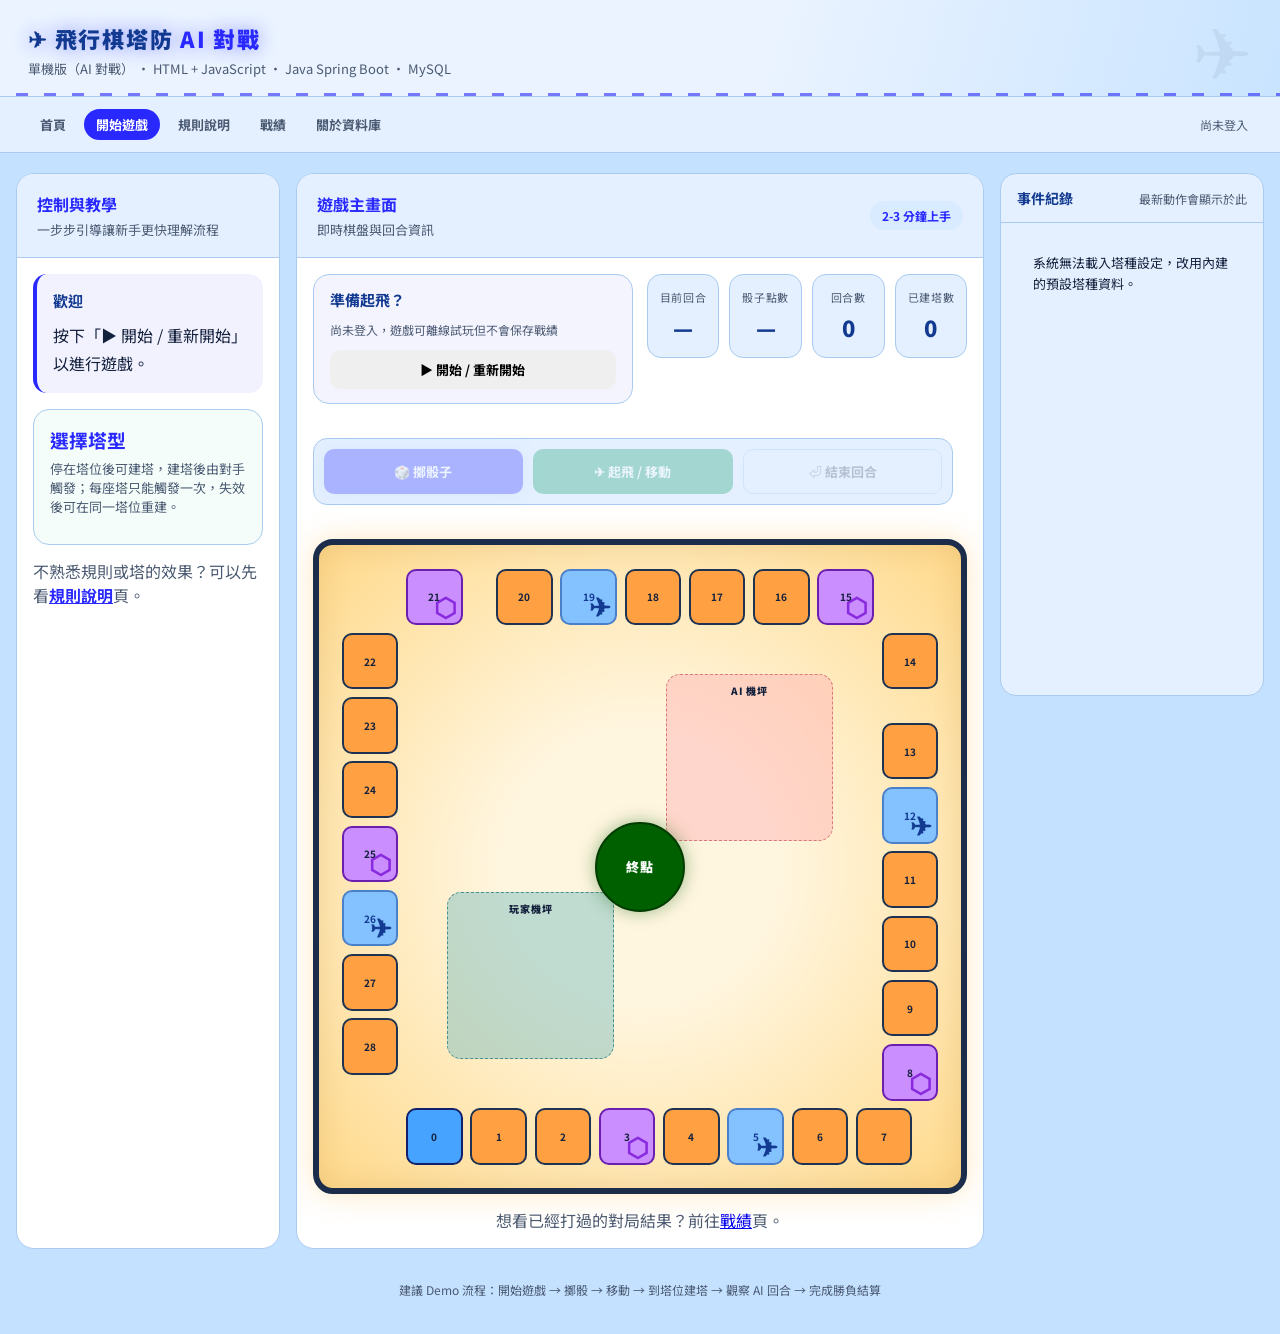
==== src/main/resources/static/game.html @ 0b81c9fc "add5pages commit" ====
<!--
  這是「開始遊戲」頁，整個專案真正在玩的畫面（棋盤、教學提示、建塔選單、事件紀錄）都在這裡。
  登入/註冊搬去了 index.html；最近戰績搬去了 history.html；規則說明搬去了 rules.html；
  資料庫欄位對照表搬去了 about.html——這一頁只留下「正在進行一局遊戲」時真正需要互動的元素。

  登入狀態不需要在這頁重新登入：後端用 HttpSession（cookie）記住登入者，只要在 index.html
  登入過，瀏覽器帶著同一個 cookie 開這一頁，game.js 呼叫 window.Auth（見 auth.js）就能拿到
  目前登入者是誰，不用整頁走一次登入流程。
-->
<!DOCTYPE html>
<html lang="zh-Hant">
<head>
  <meta charset="UTF-8" />
  <meta name="viewport" content="width=device-width, initial-scale=1.0" />
  <title>開始遊戲 - 飛行棋塔防 AI 對戰</title>
  <link rel="preconnect" href="https://fonts.googleapis.com">
  <link href="https://fonts.googleapis.com/css2?family=Noto+Sans+TC:wght@400;700;900&display=swap" rel="stylesheet">
  <link rel="stylesheet" href="style.css" />
</head>
<body>
  <header>
    <div class="runway-line"></div>
    <h1>✈ 飛行棋塔防 <span>AI 對戰</span></h1>
    <p>單機版（AI 對戰） • HTML + JavaScript • Java Spring Boot • MySQL</p>
  </header>

  <nav class="site-nav">
    <a href="index.html">首頁</a>
    <a href="game.html" class="current">開始遊戲</a>
    <a href="rules.html">規則說明</a>
    <a href="history.html">戰績</a>
    <a href="about.html">關於資料庫</a>
    <span class="nav-spacer"></span>
    <span class="nav-status" id="navStatus">尚未登入</span>
    <button id="navLogoutBtn" class="secondary" style="display:none">登出</button>
  </nav>

  <main class="wrap">
    <div class="grid-main">

      <!-- ===== 左欄：教學提示 + 建塔選單 ===== -->
      <aside class="card info-panel">
        <div class="card-header">
          <div>
            <h2>控制與教學</h2>
            <p class="subtitle">一步步引導讓新手更快理解流程</p>
          </div>
        </div>

        <div class="body">
          <!-- app.js 的 setTip(title, text) 會即時改寫這兩個元素的內容 -->
          <div class="tutorial">
            <h3 id="tipTitle">歡迎</h3>
            <div id="tipText">按下「▶ 開始 / 重新開始」以進行遊戲。</div>
          </div>

          <!--
            建塔選單：按鈕由 app.js 呼叫 GET /api/towers 拿到塔種清單後動態產生，
            預設隱藏，玩家移動後停在塔位格時才會顯示出來。
          -->
          <div class="tower-choice-panel">
            <div class="tower-title">
              <h3>選擇塔型</h3>
              <p>停在塔位後可建塔，建塔後由對手觸發；每座塔只能觸發一次，失效後可在同一塔位重建。</p>
            </div>
            <div class="choice" id="towerChoices" style="display:none"></div>
          </div>

          <p class="small" style="margin-top:14px;color:var(--muted)">
            不熟悉規則或塔的效果？可以先看<a href="rules.html">規則說明</a>頁。
          </p>
        </div>
      </aside>

      <!-- ===== 中欄：遊戲主畫面（棋盤） ===== -->
      <section class="card board-panel">
        <div class="card-header">
          <div>
            <h2>遊戲主畫面</h2>
            <p class="subtitle">即時棋盤與回合資訊</p>
          </div>
          <span class="chip">2-3 分鐘上手</span>
        </div>

        <div class="body">
          <div class="board-header-row">
            <div class="start-box compact">
              <h3>準備起飛？</h3>
              <!-- 登入狀態說明：由 game.js 依 window.Auth.user 更新，決定這一局結束後會不會存進資料庫 -->
              <p class="small" id="loginStatus">尚未登入，遊戲可離線試玩但不會保存戰績</p>
              <button id="startBtn">▶ 開始 / 重新開始</button>
            </div>
            <div class="status">
              <div class="stat"><small>目前回合</small><b id="turnLabel">—</b></div>
              <div class="stat"><small>骰子點數</small><b id="diceLabel">—</b></div>
              <div class="stat"><small>回合數</small><b id="roundLabel">0</b></div>
              <div class="stat"><small>已建塔數</small><b id="towerCountLabel">0</b></div>
            </div>
          </div>

          <div class="top-row">
            <div class="controls">
              <button id="rollBtn" disabled>🎲 擲骰子</button>
              <button id="moveBtn" disabled>✈ 起飛 / 移動</button>
              <button id="endBtn" disabled>⏎ 結束回合</button>
            </div>
          </div>

          <!-- 棋盤本體：app.js 的 drawBoard() 動態產生所有畫面元素 -->
          <div id="board" class="board-root"></div>

          <p class="small" style="margin-top:14px;text-align:center;color:var(--muted)">
            想看已經打過的對局結果？前往<a href="history.html">戰績</a>頁。
          </p>
        </div>
      </section>

      <!-- ===== 右欄：事件紀錄 ===== -->
      <aside class="right-col">
        <div class="card log-panel">
          <div class="log-header">
            <h3>事件紀錄</h3>
            <span>最新動作會顯示於此</span>
          </div>
          <div class="body">
            <div class="log" id="log"></div>
          </div>
        </div>
      </aside>
    </div>

    <div class="footer">建議 Demo 流程：開始遊戲 → 擲骰 → 移動 → 到塔位建塔 → 觀察 AI 回合 → 完成勝負結算</div>
  </main>

  <!-- 遊戲結束彈窗 -->
  <div class="modal" id="resultModal">
    <div class="box">
      <h2>遊戲結束</h2>
      <div class="resultBig" id="resultText"></div>
      <p id="resultDetail"></p>
      <div class="player-id-row">
        <button id="closeModal">回到遊戲</button>
        <a href="history.html" class="secondary" style="display:inline-flex;align-items:center;justify-content:center;text-decoration:none;flex:1;border-radius:10px;">查看戰績</a>
      </div>
    </div>
  </div>

  <script src="auth.js"></script>
  <script src="app.js"></script>
</body>
</html>
---- src/main/resources/static/style.css ----
/*
  這是整個遊戲畫面的樣式表。
  設計採用淺色藍天／機場跑道風格，主要靠 CSS 變數（自訂屬性）統一管理配色，
  這樣之後想換整體色調，只需要改最上面 :root 區塊裡的顏色值即可，不用每個地方都改。
*/
:root {
  --bg:       #C4E1FF; /* 整個頁面的背景色（淺藍天） */
  --panel:    #FFFFFF; /* 卡片（.card）的背景色 */
  --panel2:   #E4F0FF; /* 卡片內「次一層」區塊的背景色，例如 card-header、controls */
  --border:   #A9CBEF; /* 卡片、按鈕等元素統一使用的邊框顏色 */
  --accent:   #2828FF; /* 主要強調色（深藍），在淺色底上有足夠對比，用在標題文字、按鈕文字、格線強調等 */
  --accent2:  #84C1FF; /* 次要強調色（亮藍），用在淡色調底色、光暈、裝飾線條 */
  --accent2-soft: #123A91; /* 比 --accent 更深一階的藍，用在大標題、統計數字等需要視覺重量的地方，和 --accent 做出層次區隔 */
  --green:    #0f9d68; /* 玩家陣營代表色（比原本深，確保在淺色底上仍清楚可讀） */
  --red:      #dc2626; /* AI 陣營代表色（同上） */
  --purple:   #a78bfa; /* 塔（防禦建築）代表色 */
  --text:     #14213d; /* 一般文字顏色（深藍黑，淺色底上使用） */
  --muted:    #4b5a72; /* 次要／說明文字顏色（比較不顯眼，但仍保持在淺色底上可讀的深度） */
  --player-c: #0f9d68; /* 玩家顏色（目前程式碼實際上是直接寫死色碼，這個變數保留給未來擴充用） */
  --ai-c:     #dc2626; /* AI 顏色（同上） */
  --glow-blue: 0 0 16px rgba(132,193,255,.45); /* 亮藍光暈陰影，做出霓虹發光的視覺效果 */
  --glow-gold: 0 0 16px rgba(40,40,255,.35); /* 深藍光暈陰影 */
}

/* 全域重置：把瀏覽器預設的 margin / padding 都清掉，並統一用 border-box 計算寬高（比較符合直覺，寬度包含 padding 和 border） */
*, *::before, *::after { box-sizing: border-box; margin: 0; padding: 0; }
body {
  font-family: "Noto Sans TC", "Microsoft JhengHei", Arial, sans-serif; /* 中文優先用思源黑體，找不到就退回微軟正黑體、Arial */
  background: var(--bg); color: var(--text); min-height: 100vh;
}

/* ── NAV：跨 5 個頁面共用的導覽列，每個頁面的 HTML 各自複製這段標記（專案沒有樣板引擎，見 index.html 開頭註解） ── */
.site-nav {
  display: flex; align-items: center; gap: 6px; flex-wrap: wrap;
  padding: 12px 28px; background: var(--panel2); border-bottom: 1px solid var(--border);
}
.site-nav a {
  padding: 6px 12px; border-radius: 999px; font-size: 13px; font-weight: 700;
  color: var(--muted); text-decoration: none;
}
.site-nav a:hover { color: var(--accent); }
.site-nav a.current { background: var(--accent); color: #fff; }
.site-nav .nav-spacer { flex: 1; }
.site-nav .nav-status { font-size: 12px; color: var(--muted); margin-right: 4px; }
.site-nav #navLogoutBtn { padding: 6px 12px; font-size: 12px; }

/* ── HEADER：頁面最上方的標題橫幅 ── */
header {
  position: relative; overflow: hidden;
  padding: 22px 28px 18px;
  border-bottom: 1px solid var(--border);
  background: linear-gradient(105deg, #EAF3FF 60%, #C9E4FF); /* 斜角漸層背景，增加科技感 */
}
/* ::before 偽元素：在標題右側疊一個超大的半透明飛機符號當背景裝飾，純視覺效果，不影響版面配置（pointer-events:none 讓滑鼠事件穿透它） */
header::before {
  content: '✈'; position: absolute; right: 28px; top: 50%; transform: translateY(-50%);
  font-size: 72px; opacity: .06; pointer-events: none;
}
header h1 { font-size: 22px; font-weight: 900; letter-spacing: .08em; color: var(--accent2-soft); text-shadow: 0 0 18px rgba(40,40,255,.45); }
header h1 span { color: var(--accent); } /* 標題裡 <span>AI 對戰</span> 這段文字用另一種強調色 */
header p { margin-top: 5px; font-size: 13px; color: var(--muted); }

/* ── LAYOUT：整體版面（外層容器 + 主要三欄格線） ── */
.wrap { width: min(100%, 1440px); max-width: none; margin: 20px auto; padding: 0 16px; display: grid; grid-template-columns: 1fr; gap: 16px; }

/* ── CARDS：專案裡到處都在用的「卡片」樣式元件（圓角 + 邊框 + 深色背景） ── */
.card { background: var(--panel); border: 1px solid var(--border); border-radius: 18px; overflow: hidden; }
.card-header { display: flex; align-items: center; justify-content: space-between; gap: 12px; padding: 18px 20px; background: var(--panel2); border-bottom: 1px solid var(--border); }
.card-header h2 { margin: 0; font-size: 16px; color: var(--accent); }
.card-header .subtitle { margin: 4px 0 0; color: var(--muted); font-size: 13px; }
.card .body { padding: 16px; }

/* 小圓角標籤（例如頁面上「2-3 分鐘上手」那個小標籤） */
.chip { display: inline-flex; align-items: center; gap: 6px; padding: 6px 12px; border-radius: 999px; background: rgba(132,193,255,.12); color: var(--accent); font-size: 12px; font-weight: 700; }

/* ── CONTROLS：擲骰子／移動／結束回合 三顆按鈕的外層容器與按鈕通用樣式 ── */
.controls {
  display: flex; flex-wrap: wrap; gap: 10px; margin-bottom: 16px;
  background: var(--panel2); border: 1px solid var(--border);
  border-radius: 14px; padding: 10px;
}
.controls button { flex: 1 1 100px; padding: 12px 10px; font-size: 13px; } /* flex: 1 1 100px 讓三顆按鈕平均分配寬度，且最小 100px */
/* 全站按鈕的基礎樣式 */
button {
  border: none; border-radius: 10px; padding: 10px;
  font-weight: 700; font-size: 13px; cursor: pointer;
  transition: opacity .15s, transform .1s; font-family: inherit;
}
button:hover:not(:disabled) { opacity: .88; transform: translateY(-1px); } /* 滑鼠移入時微微上浮 + 變透明，但 disabled 的按鈕不套用這個效果 */
button:active:not(:disabled) { transform: translateY(0); } /* 按下瞬間回到原位，做出「按壓感」 */
button:disabled { opacity: .3; cursor: not-allowed; } /* app.js 會動態切換按鈕的 disabled 屬性，這裡負責讓「不能按」的按鈕看起來就是灰灰的不能按 */
#rollBtn   { background: var(--accent);  color: #fff; box-shadow: var(--glow-blue); }
#moveBtn   { background: var(--green);   color: #fff; }
#endBtn    { background: var(--panel2);  color: var(--muted); border: 1px solid var(--border); }
button.warn      { background: #fb923c; color: #0a0f1e; } /* 建塔選單裡「砲塔」按鈕用的警示橘色 */
button.secondary { background: var(--panel2); color: var(--accent); border: 1px solid var(--border); }

/* ── STATUS：回合／骰子／回合數／建塔數 四格統計資訊 ── */
.status { display: grid; grid-template-columns: repeat(4,1fr); gap: 10px; margin-bottom: 16px; align-content: start; }
.stat { background: var(--panel2); border: 1px solid var(--border); border-radius: 14px; padding: 14px 12px; text-align: center; }
/* 玩家識別狀態（原本在左側「準備起飛？」卡片內），移到這裡跟四格統計資訊同一個右欄，
   用 grid-column: 1 / -1 讓它橫跨全部 4 欄，填滿統計格下方原本空白的區域 */
.status #loginStatus {
  grid-column: 1 / -1;
  margin: 0;
  background: var(--panel2);
  border: 1px solid var(--border);
  border-radius: 14px;
  padding: 12px 14px;
  font-size: 13px;
  font-weight: 700;
  color: var(--accent2-soft);
  text-align: center;
}
.stat small { display: block; font-size: 11px; color: var(--muted); letter-spacing: .06em; text-transform: uppercase; margin-bottom: 6px; }
.stat b { display: block; font-size: 22px; font-weight: 900; color: var(--accent2-soft); } /* 這個 <b> 標籤就是 app.js updateLabels() 會動態改內容的地方 */

/* ── BOARD：棋盤格子樣式 ── */
/*
  棋盤上每一格 (.cell) 都用 position:absolute 搭配 left/top 的百分比座標來定位，
  座標數值來自 app.js 裡的 path 陣列（[x,y] 座標表），所以 CSS 這邊只負責「長什麼樣子」，
  「畫在哪裡」是 JavaScript 動態算出來後用 inline style 設定的。
*/
.cell {
  position: absolute; width: 8.8%; height: 8.8%;
  border-radius: 10px; border: 2px solid #1e3252;
  display: flex; align-items: center; justify-content: center;
  font-size: 10px; font-weight: 700; color: #3f5a82;
}
.cell.path      { background: #FFA042; color: var(--text); } /* 一般路徑格：指定橘色 */
.cell.start     { background: #46A3FF; border-color: #12206b; color: var(--text); } /* 起點格（第 0 格）：指定藍色 */
.cell.jump      { background: var(--accent2); border-color: #4a7fc9; color: var(--accent2-soft); } /* 飛躍格：實色亮藍 */
.cell.towerSpot { background: #CA8EFF; border-color: #6a1fb0; color: var(--text); } /* 可建塔格：指定紫色 */
.cell.finish {
  width: 14%; height: 14%;
  background: #006000;
  border: 2px solid #003d00; border-radius: 50%;
  color: #fff; font-size: 13px; font-weight: 900; letter-spacing: .05em;
  box-shadow: 0 0 18px rgba(0,96,0,.4); z-index: 5; /* 終點格畫成一個發光圓形，比其他格子大一些 */
}
/* 用 ::after 偽元素在格子右下角疊加小圖示文字，區分飛躍格 / 可建塔格，不用額外加 HTML 元素 */
.cell::after { position: absolute; font-size: 26px; line-height: 1; bottom: 4px; right: 4px; }
.cell.jump::after      { content: "✈"; }
.cell.towerSpot::after { content: "⬡"; color: #6F00D2; opacity: .7; }

/* ── 機坪（尚未起飛的飛機停放區） ── */
.hangar {
  position: absolute; border-radius: 14px;
  padding: 8px 10px; font-size: 11px; font-weight: 900;
  text-align: center; border: 1px dashed; /* 虛線邊框 */
}
.hangar-label { font-size: 10px; letter-spacing: .08em; text-transform: uppercase; margin-bottom: 6px; display: block; }
.hangar.player { left: 20%; bottom: 20%; width: 26%; min-height: 26%; background: rgba(129,192,192,.5); border-color: #4a8f8f; color: var(--text); } /* 玩家機坪固定畫在棋盤左下角，指定藍綠色，透明度 50% */
.hangar.ai     { right: 20%; top: 20%;  width: 26%; min-height: 26%; background: rgba(255,181,181,.5); border-color: #d97a7a; color: var(--text); } /* AI 機坪固定畫在棋盤右上角，指定紅色，透明度 50% */
.hangar-planes { display: flex; flex-wrap: wrap; justify-content: center; gap: 4px; min-height: 34px; align-items: center; } /* 機坪裡飛機圖示用 flex 自動排列 */

/* ── 飛機棋子與塔的樣式 ── */
/*
  .plane 的 transition: left .35s ease, top .35s ease 是整個棋盤「動畫」的關鍵：
  app.js 每次只是單純改變飛機元素的 left/top（百分比座標），
  瀏覽器就會自動把「舊位置 -> 新位置」的移動過程，用 0.35 秒的緩動動畫呈現出來，
  完全不需要自己寫 requestAnimationFrame 或任何 JS 動畫邏輯。
*/
.plane { position: absolute; width: 28px; height: 28px; display: flex; align-items: center; justify-content: center; z-index: 10; transition: left .35s ease, top .35s ease; filter: drop-shadow(0 2px 6px rgba(0,0,0,.6)); }
.plane svg { width: 100%; height: 100%; }
.hangar-plane { display: inline-flex; align-items: center; justify-content: center; width: 22px; height: 22px; filter: drop-shadow(0 1px 3px rgba(0,0,0,.5)); }
.hangar-plane svg { width: 100%; height: 100%; }

.tower { position: absolute; width: 28px; height: 28px; border-radius: 7px; background: rgba(167,139,250,.2); border: 2px solid var(--purple); display: flex; align-items: center; justify-content: center; font-size: 16px; z-index: 8; box-shadow: 0 0 10px rgba(167,139,250,.25); }
/* 技能已觸發過、失效中的塔：降低透明度、去掉發光陰影，跟仍在生效中的塔做出視覺區隔 */
.tower.used { opacity: .35; filter: grayscale(70%); box-shadow: none; }

/* ── PANEL ELEMENTS：整體版面配置細節（三欄格線、各個小區塊的排版） ── */
.grid-main { display: grid; grid-template-columns: minmax(240px, 1fr) auto minmax(240px, 1fr); gap: 16px; } /* 左右兩欄彈性寬度、中間棋盤欄用 auto（依內容自動決定寬度） */
.right-col { display: flex; flex-direction: column; gap: 16px; }
.board-panel, .info-panel, .rule-panel, .db-panel { display: flex; flex-direction: column; }
.top-row { display: grid; grid-template-columns: 1fr auto; gap: 14px; margin-bottom: 18px; align-items: center; }
.board-header-row { display: grid; grid-template-columns: minmax(220px, 320px) 1fr; gap: 14px; margin-bottom: 18px; align-items: start; }
.start-box.compact { padding: 14px 16px; }
.start-box.compact h3 { font-size: 15px; margin-bottom: 10px; }
.start-box.compact button { width: 100%; }
.chip-wrapper { display: flex; justify-content: flex-end; align-items: center; }

/* 登入/註冊輸入區（帳號、密碼輸入框 + 註冊/登入/登出按鈕），跟 app.js 的 registerUser()/loginUser()/logoutUser() 對應 */
.player-id-row { display: flex; gap: 8px; margin-bottom: 8px; flex-wrap: wrap; }
.player-id-row input {
  flex: 1; min-width: 0; padding: 10px; border-radius: 10px;
  border: 1px solid var(--border); background: var(--panel2); color: var(--text); font-size: 13px;
}
.player-id-row input:focus { outline: 1px solid var(--accent); }
/* 覆蓋 .start-box.compact button 的 width:100%，讓確認按鈕與輸入框並排 */
.start-box.compact .player-id-row button { width: auto; flex: 0 0 auto; padding: 10px 14px; }
#loginStatus { color: var(--muted); font-size: 12px; margin-bottom: 10px; }

/* 棋盤外框：用 aspect-ratio: 1/1 讓棋盤永遠維持正方形，不管視窗寬度怎麼變 */
#board {
  position: relative; margin: auto;
  width: min(720px, 100%); aspect-ratio: 1/1;
  background: radial-gradient(ellipse at 50% 50%, #FFF6E0 30%, #FFD98A);
  border: 6px solid #1b2d4a; border-radius: 20px;
  box-shadow: inset 0 0 30px rgba(120,72,0,.12), 0 0 30px rgba(255,180,60,.3);
  overflow: hidden;
}
.board-root { width: 100%; display:flex; align-items:center; justify-content:center; padding: 12px; }

/* 事件紀錄面板：.log 固定高度並可垂直捲動，最新訊息會用 prepend 加到最上面 */
.log-panel { border: 1px solid var(--border); border-radius: 16px; overflow: hidden; background: var(--panel2); }
.log-header { display: flex; align-items: baseline; justify-content: space-between; gap: 12px; padding: 14px 16px; border-bottom: 1px solid var(--border); }
.log-header h3 { margin: 0; font-size: 14px; color: var(--accent2-soft); }
.log-header span { color: var(--muted); font-size: 12px; }
.log { min-height: 400px; height: 440px; overflow-y: auto; padding: 14px 16px; font-size: 13px; line-height: 1.6; }

.start-box { border: 1px solid var(--border); border-radius: 16px; padding: 18px; background: rgba(40,40,255,.05); margin-bottom: 16px; }
.start-box h3 { margin: 0 0 8px; color: var(--accent2-soft); }
.start-box p { color: var(--muted); line-height: 1.7; margin-bottom: 16px; }

/* 教學提示區塊（對應 index.html 裡的 #tipTitle / #tipText），左側有一條強調色的邊條，視覺上像便利貼提示 */
.tutorial { border-left: 4px solid var(--accent); background: rgba(40,40,255,.06); border-radius: 14px; padding: 16px; margin-bottom: 16px; }
.tutorial h3 { margin: 0 0 10px; color: var(--accent2-soft); font-size: 15px; }
.tutorial div { color: var(--text); line-height: 1.75; }

.tower-choice-panel { border: 1px solid var(--border); border-radius: 16px; padding: 16px; background: rgba(52,211,153,.05); }
.tower-title { margin-bottom: 12px; }
.tower-title h3 { margin: 0 0 6px; color: var(--accent); }
.tower-title p { margin: 0; color: var(--muted); font-size: 13px; }
.choice { display: grid; grid-template-columns: repeat(3,1fr); gap: 10px; } /* 三種塔的選擇按鈕平均分成三欄 */
.choice button { padding: 12px 10px; font-size: 14px; }
.rule-panel .body { display: grid; gap: 18px; }
.rules { display: grid; gap: 12px; grid-template-columns: 1fr; }
.rule { background: var(--panel2); border: 1px solid var(--border); border-radius: 16px; padding: 14px 16px; }
.rule b { display: block; color: var(--accent2-soft); font-size: 14px; margin-bottom: 8px; }
.rule .small { display: block; color: var(--muted); font-size: 13px; line-height: 1.7; }
.tower-types-panel { display: grid; grid-template-columns: 1fr; gap: 12px; }

.rule-panel-wrapper { margin-top: 14px; display: grid; gap: 12px; }
.tower-types-panel .tower-card { padding: 16px; border-radius: 16px; background: rgba(20,33,61,.03); border: 1px solid rgba(20,33,61,.10); text-align: center; }
.tower-types-panel .tower-card .icon { display: block; font-size: 28px; margin-bottom: 10px; }
.tower-types-panel .tower-card strong { display: block; color: var(--accent); margin-bottom: 8px; }
.tower-types-panel .tower-card p { margin: 0; color: var(--muted); font-size: 13px; line-height: 1.6; }
.db-panel .body { display: grid; gap: 16px; }

/* 資料庫對照表格樣式 */
.table { width: 100%; border-collapse: collapse; font-size: 13px; table-layout: fixed; }
.table th, .table td { border: 1px solid var(--border); padding: 12px 14px; text-align: left; vertical-align: top; word-break: break-word; }
.table th { background: var(--panel2); color: var(--accent); font-size: 12px; letter-spacing: .07em; text-transform: uppercase; }
.table td { color: var(--muted); }
.table td:first-child { color: var(--accent2-soft); font-weight: 700; }
.table th:nth-child(1), .table td:nth-child(1) { width: 22%; }
.table th:nth-child(2), .table td:nth-child(2) { width: 50%; }
.table th:nth-child(3), .table td:nth-child(3) { width: 28%; }

/* ── 最近戰績面板：棋盤下方，內容由 app.js 的 renderHistory() 動態產生 ── */
.history-panel { border: 1px solid var(--border); border-radius: 16px; margin-top: 18px; overflow: hidden; background: var(--panel2); }
.history-header { display: flex; align-items: baseline; justify-content: space-between; gap: 12px; padding: 14px 16px; border-bottom: 1px solid var(--border); }
.history-header h3 { margin: 0; font-size: 14px; color: var(--accent2-soft); }
.history-header span { color: var(--muted); font-size: 12px; }
#historyBody { padding: 14px 16px; }
.history-empty { color: var(--muted); font-size: 13px; }
/* 歷史紀錄表格：欄位比資料庫展示表格多，不套用 .table 的固定欄寬規則，改用 auto 讓瀏覽器自行分配 */
.history-table { width: 100%; border-collapse: collapse; font-size: 13px; table-layout: auto; }
.history-table th, .history-table td { border: 1px solid var(--border); padding: 10px 12px; text-align: left; white-space: nowrap; }
.history-table th { background: var(--panel); color: var(--accent); font-size: 11px; letter-spacing: .05em; text-transform: uppercase; }
.history-table td { color: var(--text); }
.history-table .result-win { color: var(--green); font-weight: 700; }
.history-table .result-lose { color: var(--red); font-weight: 700; }

.footer { grid-column: 1 / -1; text-align: center; color: var(--muted); font-size: 12px; padding: 16px 0; }
.footer a, .rule-panel a, .info-panel a { color: var(--accent); font-weight: 700; }

/* ── MODAL：遊戲結束彈窗 ── */
/* 預設 display:none 隱藏；app.js 幫 #resultModal 加上 .show 這個 class 之後，下面這條規則才會讓它以 flex 顯示出來並置中 */
.modal { position: fixed; inset: 0; background: rgba(0,0,0,.75); display: none; align-items: center; justify-content: center; z-index: 99; backdrop-filter: blur(6px); }
.modal.show { display: flex; }
.modal .box { background: var(--panel); border: 1px solid var(--border); border-radius: 20px; max-width: 480px; width: 90%; padding: 28px; box-shadow: 0 0 40px rgba(132,193,255,.15), 0 30px 60px rgba(0,0,0,.5); }
.modal h2 { color: var(--accent2-soft); margin-bottom: 12px; }
.resultBig { font-size: 56px; font-weight: 900; text-align: center; color: var(--accent2-soft); text-shadow: 0 0 30px rgba(40,40,255,.5); padding: 16px 0; }
#resultDetail { color: var(--muted); font-size: 14px; line-height: 1.7; margin: 10px 0 18px; }
#closeModal { width: 100%; padding: 12px; background: var(--accent2); color: var(--text); font-size: 15px; border-radius: 10px; }

/* 保留給未來用的「高亮」樣式（例如引導教學時框住某個元素），目前 app.js 沒有實際加上這個 class */
.highlight { outline: 3px solid var(--accent2-soft) !important; animation: pulse 1s infinite; }
@keyframes pulse { 50% { outline-color: var(--accent); } }

/* ── RESPONSIVE：響應式設計，視窗變窄時把三欄改成單欄堆疊，避免內容擠壓變形 ── */
@media (max-width: 1040px) {
  .wrap { grid-template-columns: 1fr; }
  .top-row { grid-template-columns: 1fr; }
  .choice { grid-template-columns: 1fr; }
  .tower-types-panel { grid-template-columns: 1fr; }
}

@media (max-width: 720px) {
  header { padding: 18px 18px 16px; }
  .card-header { flex-direction: column; align-items: flex-start; padding: 16px; }
  .card-header h2 { font-size: 15px; }
  .top-row, .choice { grid-template-columns: 1fr; }
  button { font-size: 14px; }
  #board { min-height: 380px; }
}

/* 頁首那條會一直往右跑的跑道虛線動畫，純裝飾用，跟遊戲邏輯無關 */
@keyframes runway { 0% { transform: translateX(-100%); } 100% { transform: translateX(200%); } }
.runway-line { position: absolute; bottom: 0; left: 0; right: 0; height: 3px; background: repeating-linear-gradient(90deg, transparent 0, transparent 16px, var(--accent) 16px, var(--accent) 28px); animation: runway 6s linear infinite; opacity: .6; }
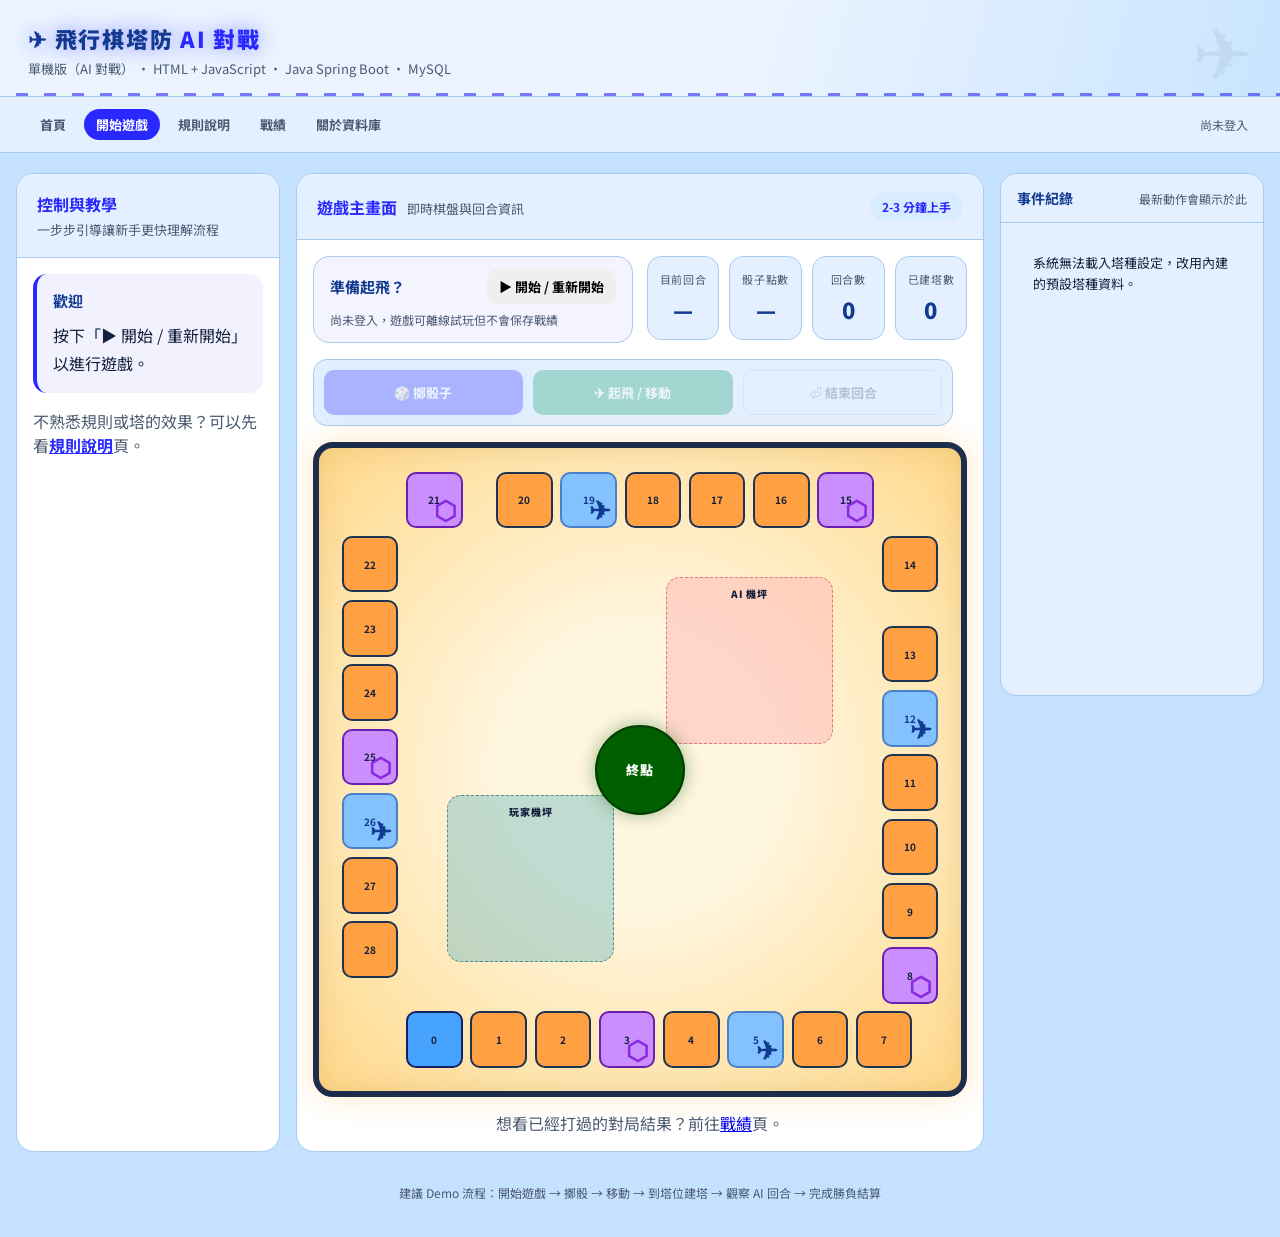
==== commit 73a515d3: "front-end commit" ====
--- a/src/main/resources/static/game.html
+++ b/src/main/resources/static/game.html
@@ -54,18 +54,6 @@
             <div id="tipText">按下「▶ 開始 / 重新開始」以進行遊戲。</div>
           </div>
 
-          <!--
-            建塔選單：按鈕由 app.js 呼叫 GET /api/towers 拿到塔種清單後動態產生，
-            預設隱藏，玩家移動後停在塔位格時才會顯示出來。
-          -->
-          <div class="tower-choice-panel">
-            <div class="tower-title">
-              <h3>選擇塔型</h3>
-              <p>停在塔位後可建塔，建塔後由對手觸發；每座塔只能觸發一次，失效後可在同一塔位重建。</p>
-            </div>
-            <div class="choice" id="towerChoices" style="display:none"></div>
-          </div>
-
           <p class="small" style="margin-top:14px;color:var(--muted)">
             不熟悉規則或塔的效果？可以先看<a href="rules.html">規則說明</a>頁。
           </p>
@@ -75,7 +63,7 @@
       <!-- ===== 中欄：遊戲主畫面（棋盤） ===== -->
       <section class="card board-panel">
         <div class="card-header">
-          <div>
+          <div class="title-inline">
             <h2>遊戲主畫面</h2>
             <p class="subtitle">即時棋盤與回合資訊</p>
           </div>
@@ -85,10 +73,12 @@
         <div class="body">
           <div class="board-header-row">
             <div class="start-box compact">
-              <h3>準備起飛？</h3>
+              <div class="start-box-row">
+                <h3>準備起飛？</h3>
+                <button id="startBtn">▶ 開始 / 重新開始</button>
+              </div>
               <!-- 登入狀態說明：由 game.js 依 window.Auth.user 更新，決定這一局結束後會不會存進資料庫 -->
               <p class="small" id="loginStatus">尚未登入，遊戲可離線試玩但不會保存戰績</p>
-              <button id="startBtn">▶ 開始 / 重新開始</button>
             </div>
             <div class="status">
               <div class="stat"><small>目前回合</small><b id="turnLabel">—</b></div>
@@ -132,6 +122,20 @@
     <div class="footer">建議 Demo 流程：開始遊戲 → 擲骰 → 移動 → 到塔位建塔 → 觀察 AI 回合 → 完成勝負結算</div>
   </main>
 
+  <!--
+    建塔彈窗：按鈕由 app.js 呼叫 GET /api/towers 拿到塔種清單後動態產生。
+    玩家移動後停在塔位格時，app.js 用 showModal() 跳出這個原生 <dialog>；
+    選一種塔或按「不建塔」都會呼叫 close() 收起來。
+  -->
+  <dialog class="tower-dialog" id="towerDialog">
+    <div class="tower-title">
+      <h3>選擇塔型</h3>
+      <p>停在塔位後可建塔，建塔後由對手觸發；每座塔只能觸發一次，失效後可在同一塔位重建。</p>
+    </div>
+    <div class="choice" id="towerChoices"></div>
+    <button id="skipTowerBtn" class="secondary" style="width:100%;margin-top:14px">不建塔</button>
+  </dialog>
+
   <!-- 遊戲結束彈窗 -->
   <div class="modal" id="resultModal">
     <div class="box">
--- a/src/main/resources/static/style.css
+++ b/src/main/resources/static/style.css
@@ -98,20 +98,6 @@
 /* ── STATUS：回合／骰子／回合數／建塔數 四格統計資訊 ── */
 .status { display: grid; grid-template-columns: repeat(4,1fr); gap: 10px; margin-bottom: 16px; align-content: start; }
 .stat { background: var(--panel2); border: 1px solid var(--border); border-radius: 14px; padding: 14px 12px; text-align: center; }
-/* 玩家識別狀態（原本在左側「準備起飛？」卡片內），移到這裡跟四格統計資訊同一個右欄，
-   用 grid-column: 1 / -1 讓它橫跨全部 4 欄，填滿統計格下方原本空白的區域 */
-.status #loginStatus {
-  grid-column: 1 / -1;
-  margin: 0;
-  background: var(--panel2);
-  border: 1px solid var(--border);
-  border-radius: 14px;
-  padding: 12px 14px;
-  font-size: 13px;
-  font-weight: 700;
-  color: var(--accent2-soft);
-  text-align: center;
-}
 .stat small { display: block; font-size: 11px; color: var(--muted); letter-spacing: .06em; text-transform: uppercase; margin-bottom: 6px; }
 .stat b { display: block; font-size: 22px; font-weight: 900; color: var(--accent2-soft); } /* 這個 <b> 標籤就是 app.js updateLabels() 會動態改內容的地方 */
 
@@ -163,6 +149,11 @@
 */
 .plane { position: absolute; width: 28px; height: 28px; display: flex; align-items: center; justify-content: center; z-index: 10; transition: left .35s ease, top .35s ease; filter: drop-shadow(0 2px 6px rgba(0,0,0,.6)); }
 .plane svg { width: 100%; height: 100%; }
+/* 移動過場動畫用的臨時飛機圖示（見 app.js animateMove()）：沿用 .plane 既有的 left/top transition
+   來產生逐格飛過去的效果，pointer-events:none 避免擋到棋盤格的滑鼠互動，z-index 疊在真正的飛機之上 */
+.plane-ghost { z-index: 15; pointer-events: none; }
+.plane-pop { animation: planePop .22s ease-out; }
+@keyframes planePop { from { opacity: 0; transform: scale(.4); } to { opacity: 1; transform: scale(1); } }
 .hangar-plane { display: inline-flex; align-items: center; justify-content: center; width: 22px; height: 22px; filter: drop-shadow(0 1px 3px rgba(0,0,0,.5)); }
 .hangar-plane svg { width: 100%; height: 100%; }
 
@@ -174,9 +165,13 @@
 .grid-main { display: grid; grid-template-columns: minmax(240px, 1fr) auto minmax(240px, 1fr); gap: 16px; } /* 左右兩欄彈性寬度、中間棋盤欄用 auto（依內容自動決定寬度） */
 .right-col { display: flex; flex-direction: column; gap: 16px; }
 .board-panel, .info-panel, .rule-panel, .db-panel { display: flex; flex-direction: column; }
-.top-row { display: grid; grid-template-columns: 1fr auto; gap: 14px; margin-bottom: 18px; align-items: center; }
-.board-header-row { display: grid; grid-template-columns: minmax(220px, 320px) 1fr; gap: 14px; margin-bottom: 18px; align-items: start; }
-.start-box.compact { padding: 14px 16px; }
+/* margin-bottom 不寫在這兩個 row 容器上，是因為 grid 容器的 margin 不會跟裡面的 grid item
+   （.start-box/.status/.controls，都是 margin-bottom:16px）collapse，兩個疊在一起會變成
+   16+18=34px，比 .card .body 的 16px 頂部 padding 明顯大一截；拿掉這裡的 margin-bottom，
+   改成完全依賴內層 item 自己的 16px margin-bottom，三段間距才會等高 */
+.top-row { display: grid; grid-template-columns: 1fr auto; gap: 14px; align-items: center; }
+.board-header-row { display: grid; grid-template-columns: minmax(220px, 320px) 1fr; gap: 14px; align-items: start; }
+.start-box.compact { padding: 12px 16px; }
 .start-box.compact h3 { font-size: 15px; margin-bottom: 10px; }
 .start-box.compact button { width: 100%; }
 .chip-wrapper { display: flex; justify-content: flex-end; align-items: center; }
@@ -190,7 +185,7 @@
 .player-id-row input:focus { outline: 1px solid var(--accent); }
 /* 覆蓋 .start-box.compact button 的 width:100%，讓確認按鈕與輸入框並排 */
 .start-box.compact .player-id-row button { width: auto; flex: 0 0 auto; padding: 10px 14px; }
-#loginStatus { color: var(--muted); font-size: 12px; margin-bottom: 10px; }
+#loginStatus { color: var(--muted); font-size: 12px; margin-bottom: 0; }
 
 /* 棋盤外框：用 aspect-ratio: 1/1 讓棋盤永遠維持正方形，不管視窗寬度怎麼變 */
 #board {
@@ -214,12 +209,26 @@
 .start-box h3 { margin: 0 0 8px; color: var(--accent2-soft); }
 .start-box p { color: var(--muted); line-height: 1.7; margin-bottom: 16px; }
 
+/* game.html 專用：「準備起飛？」標題跟「開始/重新開始」按鈕併成同一行，
+   把按鈕從 start-box 最下面搬到標題旁邊，讓下面的擲骰/移動/結束回合三顆按鈕能跟著往上補位。
+   選擇器特別加上 .start-box.compact 前綴，是因為 .start-box.compact h3/button（見上面）
+   本身特異度比單純的 .start-box-row h3/button 高，沒加前綴的話會被那兩條規則蓋掉。 */
+.start-box-row { display: flex; align-items: center; justify-content: space-between; gap: 10px; margin-bottom: 6px; }
+.start-box.compact .start-box-row h3 { margin: 0; white-space: nowrap; flex-shrink: 0; }
+.start-box.compact .start-box-row button { width: auto; flex: 0 1 auto; padding: 8px 12px; white-space: nowrap; }
+
+/* game.html 專用：卡片標題跟副標題併成同一行，取代原本上下兩行的堆疊寫法，省下來的高度讓下方內容跟著往上補位 */
+.title-inline { display: flex; align-items: baseline; gap: 10px; }
+.title-inline .subtitle { margin-top: 0; }
+
 /* 教學提示區塊（對應 index.html 裡的 #tipTitle / #tipText），左側有一條強調色的邊條，視覺上像便利貼提示 */
 .tutorial { border-left: 4px solid var(--accent); background: rgba(40,40,255,.06); border-radius: 14px; padding: 16px; margin-bottom: 16px; }
 .tutorial h3 { margin: 0 0 10px; color: var(--accent2-soft); font-size: 15px; }
 .tutorial div { color: var(--text); line-height: 1.75; }
 
-.tower-choice-panel { border: 1px solid var(--border); border-radius: 16px; padding: 16px; background: rgba(52,211,153,.05); }
+/* 全域重置把 <dialog> 預設的 margin:auto 清成 0，導致原本置中的彈窗跑去左上角，這裡要手動補回來 */
+.tower-dialog { margin: auto; border: 1px solid var(--border); border-radius: 20px; padding: 24px; max-width: 480px; width: 90%; background: var(--panel); box-shadow: 0 0 40px rgba(132,193,255,.15), 0 30px 60px rgba(0,0,0,.5); }
+.tower-dialog::backdrop { background: rgba(0,0,0,.75); backdrop-filter: blur(6px); }
 .tower-title { margin-bottom: 12px; }
 .tower-title h3 { margin: 0 0 6px; color: var(--accent); }
 .tower-title p { margin: 0; color: var(--muted); font-size: 13px; }
